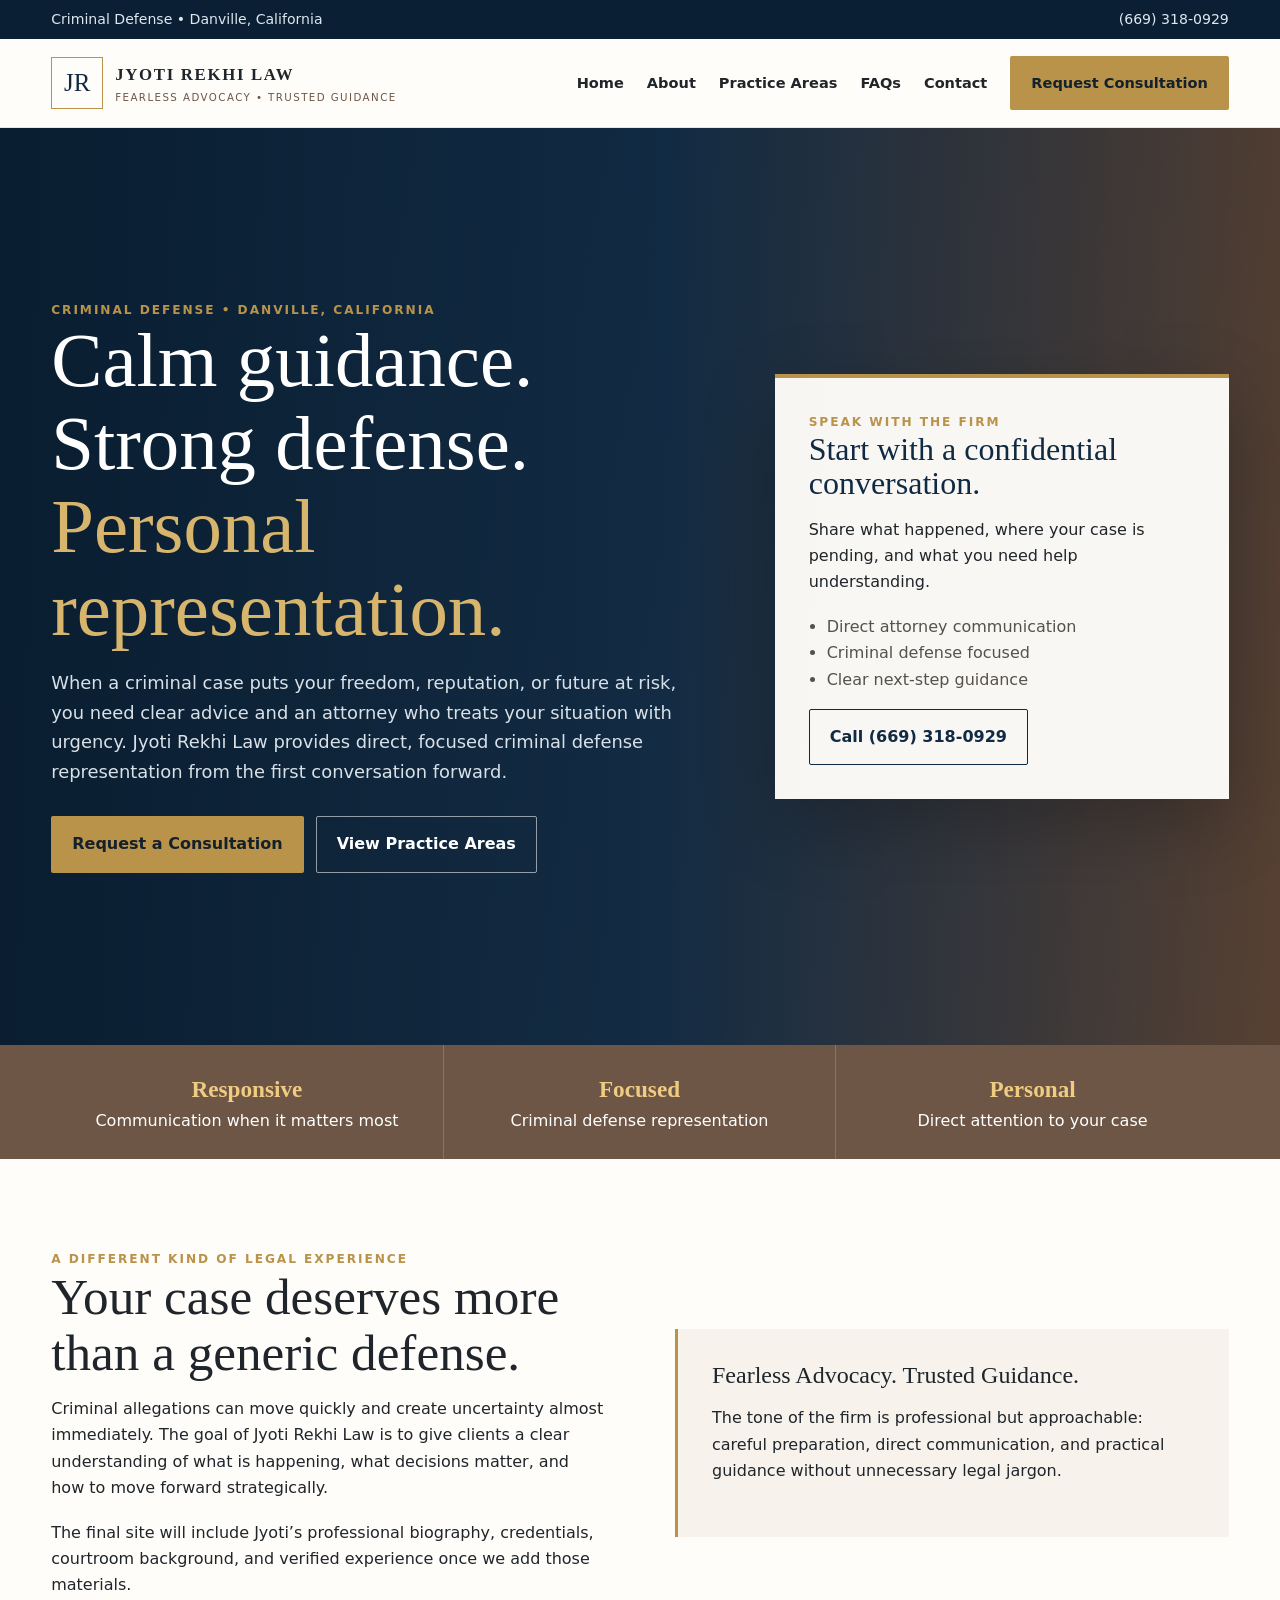
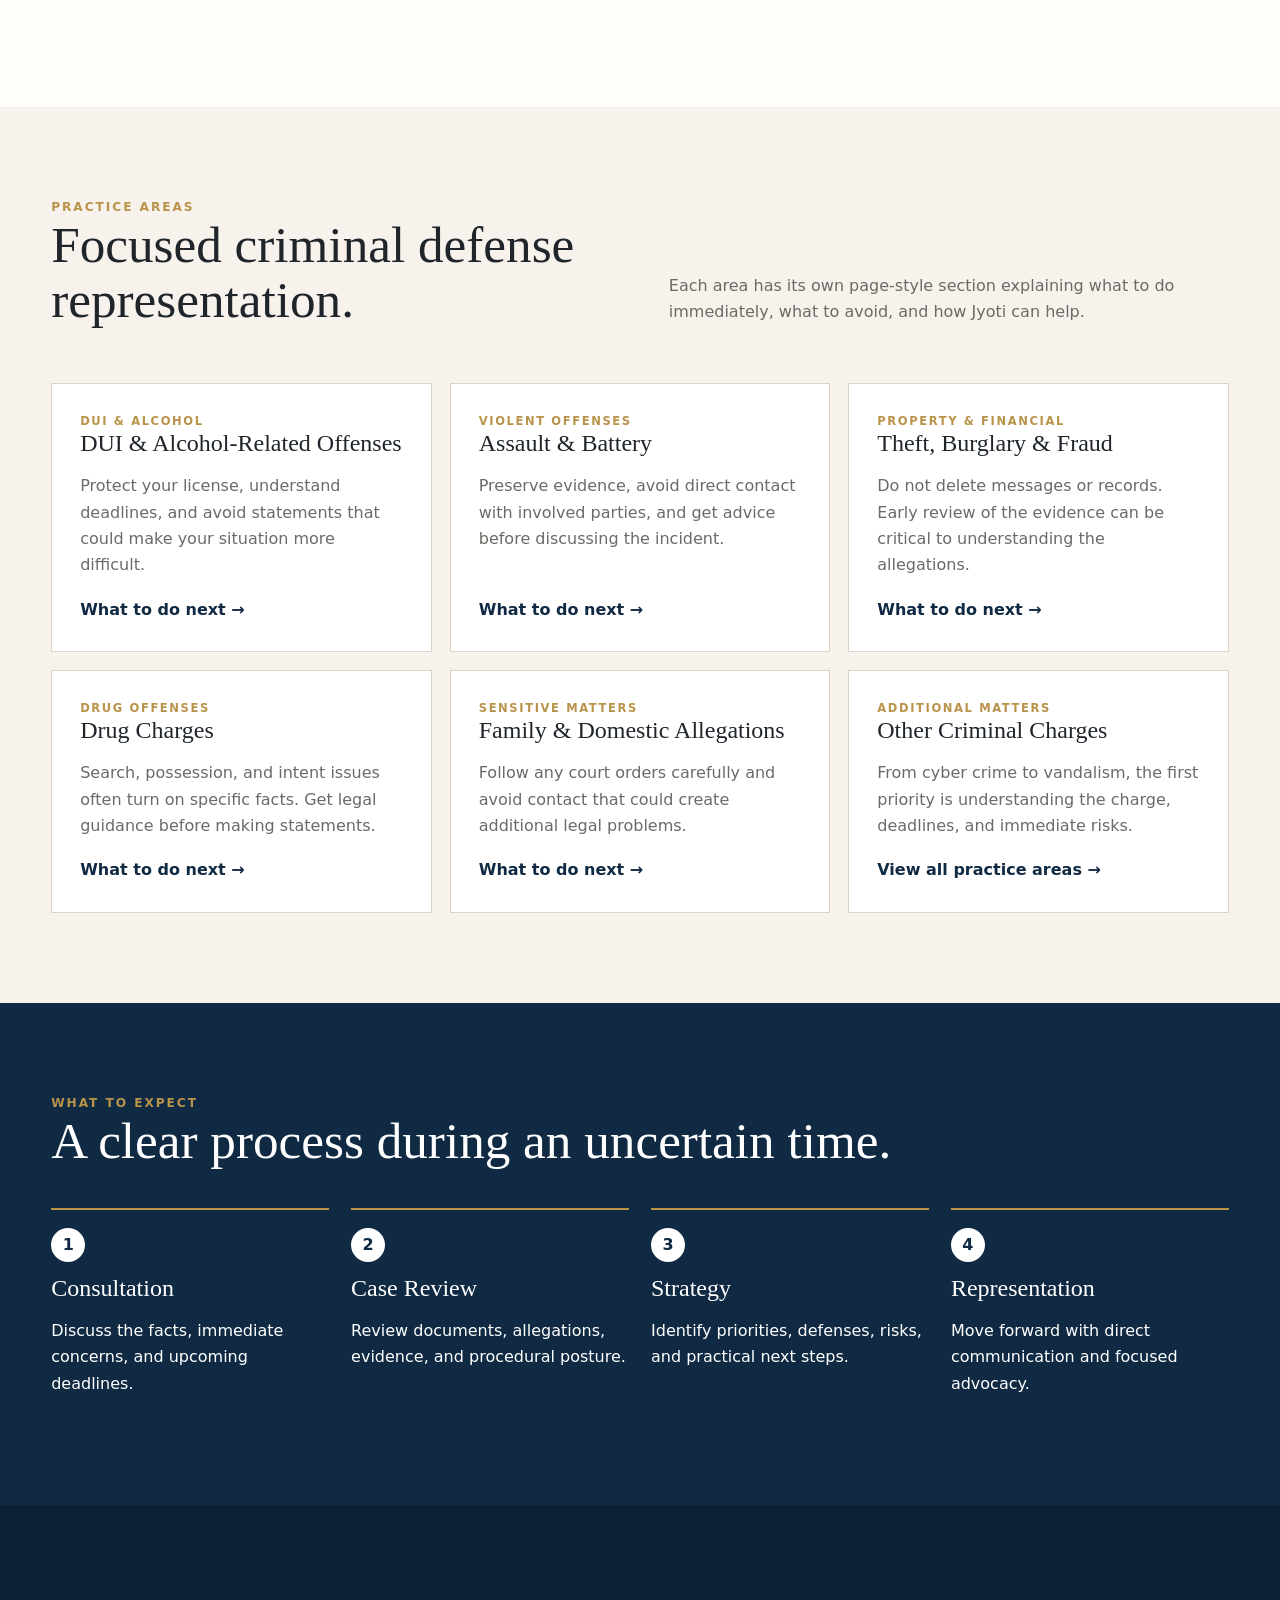
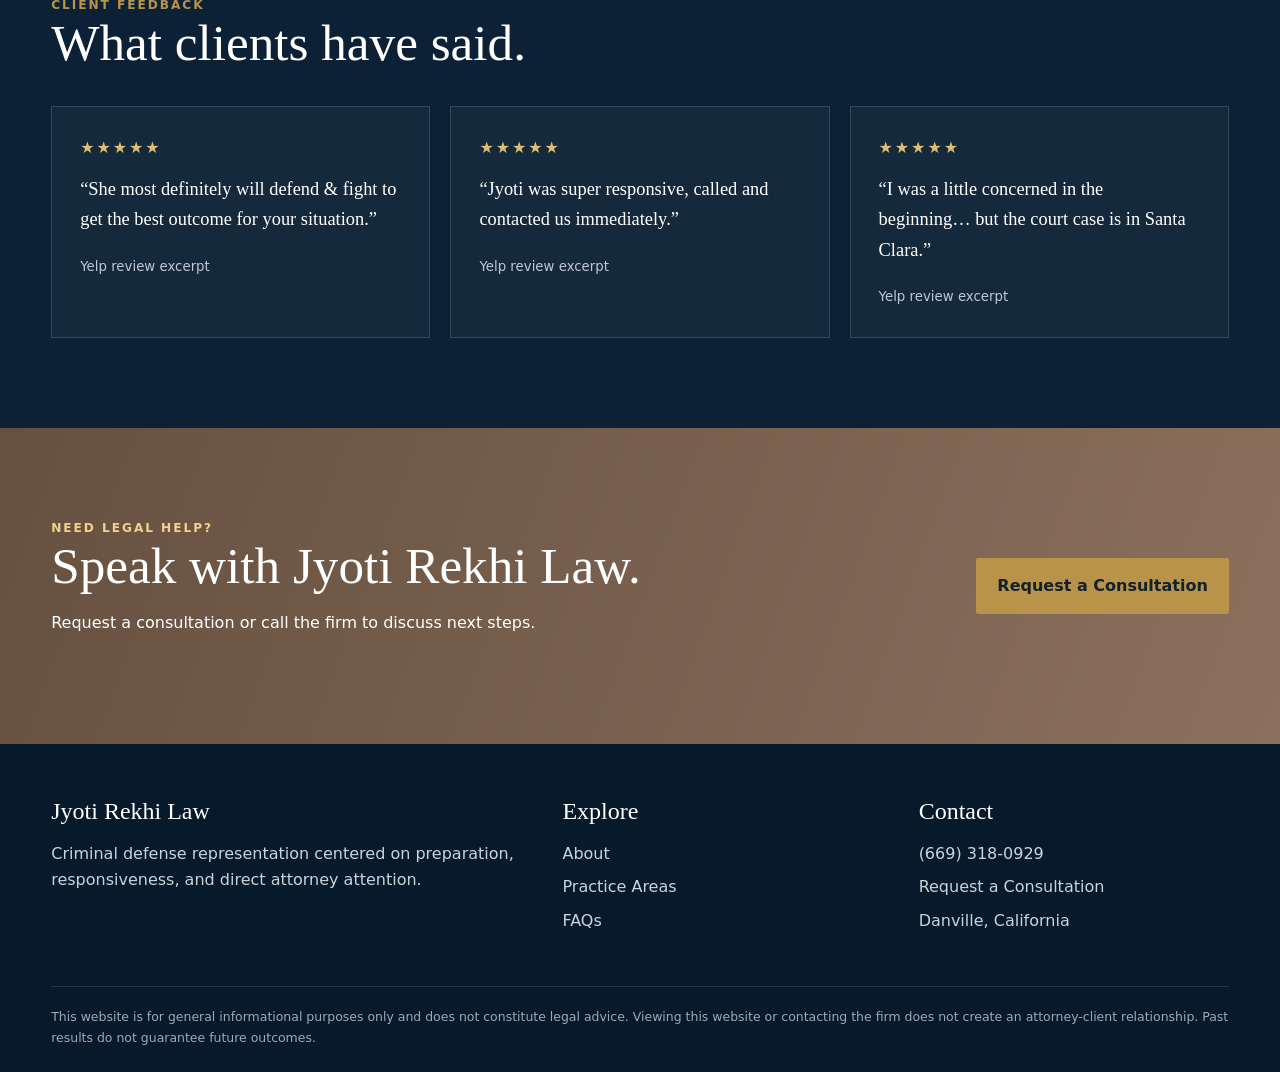
==== index.html @ dc647252 "Add files via upload" ====
<!doctype html><html><head><meta charset="utf-8"><meta name="viewport" content="width=device-width,initial-scale=1">
<title>Home | Jyoti Rekhi Law</title><link rel="stylesheet" href="styles.css"></head><body>
<div class="topbar"><div class="wrap"><span>Criminal Defense • Danville, California</span><span><a href="tel:+16693180929">(669) 318-0929</a></span></div></div>
<header><div class="wrap nav">
  <a class="brand" href="index.html">
    <div class="mark">JR</div>
    <div><strong>JYOTI REKHI LAW</strong><span>Fearless Advocacy • Trusted Guidance</span></div>
  </a>
  <nav class="links">
    <a href="index.html">Home</a>
    <a href="about.html">About</a>
    <a href="practice-areas.html">Practice Areas</a>
    <a href="faq.html">FAQs</a>
    <a href="contact.html">Contact</a>
    <a class="btn primary" href="contact.html">Request Consultation</a>
  </nav>
  <button class="menu" aria-label="Open menu">☰</button>
</div></header>

<main>
<section class="hero"><div class="wrap hero-grid">
  <div class="hero-copy">
    <div class="eyebrow">Criminal Defense • Danville, California</div>
    <h1>Calm guidance. Strong defense. <span>Personal representation.</span></h1>
    <p>When a criminal case puts your freedom, reputation, or future at risk, you need clear advice and an attorney who treats your situation with urgency. Jyoti Rekhi Law provides direct, focused criminal defense representation from the first conversation forward.</p>
    <div class="hero-cta"><a class="btn primary" href="contact.html">Request a Consultation</a><a class="btn light" href="practice-areas.html">View Practice Areas</a></div>
  </div>
  <aside class="consult-card">
    <div class="eyebrow">Speak With The Firm</div>
    <h3>Start with a confidential conversation.</h3>
    <p>Share what happened, where your case is pending, and what you need help understanding.</p>
    <ul><li>Direct attorney communication</li><li>Criminal defense focused</li><li>Clear next-step guidance</li></ul>
    <a class="btn outline" href="tel:+16693180929">Call (669) 318-0929</a>
  </aside>
</div></section>

<div class="trust"><div class="wrap trust-grid">
  <div class="trust-item"><b>Responsive</b><span>Communication when it matters most</span></div>
  <div class="trust-item"><b>Focused</b><span>Criminal defense representation</span></div>
  <div class="trust-item"><b>Personal</b><span>Direct attention to your case</span></div>
</div></div>

<section><div class="wrap two-col">
  <div>
    <div class="eyebrow">A Different Kind of Legal Experience</div><h2>Your case deserves more than a generic defense.</h2>
    <p>Criminal allegations can move quickly and create uncertainty almost immediately. The goal of Jyoti Rekhi Law is to give clients a clear understanding of what is happening, what decisions matter, and how to move forward strategically.</p>
    <p>The final site will include Jyoti’s professional biography, credentials, courtroom background, and verified experience once we add those materials.</p>
  </div>
  <div class="statement"><h3>Fearless Advocacy. Trusted Guidance.</h3><p>The tone of the firm is professional but approachable: careful preparation, direct communication, and practical guidance without unnecessary legal jargon.</p></div>
</div></section>

<section class="practice-section"><div class="wrap">
  <div class="section-head"><div><div class="eyebrow">Practice Areas</div><h2>Focused criminal defense representation.</h2></div><p>Each area has its own page-style section explaining what to do immediately, what to avoid, and how Jyoti can help.</p></div>
  <div class="practice-grid">
    <a class="practice-card" href="practice-areas.html#dui"><div><div class="label">DUI & Alcohol</div><h3>DUI & Alcohol-Related Offenses</h3><p>Protect your license, understand deadlines, and avoid statements that could make your situation more difficult.</p></div><span class="learn">What to do next →</span></a>
    <a class="practice-card" href="practice-areas.html#assault"><div><div class="label">Violent Offenses</div><h3>Assault & Battery</h3><p>Preserve evidence, avoid direct contact with involved parties, and get advice before discussing the incident.</p></div><span class="learn">What to do next →</span></a>
    <a class="practice-card" href="practice-areas.html#theft"><div><div class="label">Property & Financial</div><h3>Theft, Burglary & Fraud</h3><p>Do not delete messages or records. Early review of the evidence can be critical to understanding the allegations.</p></div><span class="learn">What to do next →</span></a>
    <a class="practice-card" href="practice-areas.html#drugs"><div><div class="label">Drug Offenses</div><h3>Drug Charges</h3><p>Search, possession, and intent issues often turn on specific facts. Get legal guidance before making statements.</p></div><span class="learn">What to do next →</span></a>
    <a class="practice-card" href="practice-areas.html#family"><div><div class="label">Sensitive Matters</div><h3>Family & Domestic Allegations</h3><p>Follow any court orders carefully and avoid contact that could create additional legal problems.</p></div><span class="learn">What to do next →</span></a>
    <a class="practice-card" href="practice-areas.html#other"><div><div class="label">Additional Matters</div><h3>Other Criminal Charges</h3><p>From cyber crime to vandalism, the first priority is understanding the charge, deadlines, and immediate risks.</p></div><span class="learn">View all practice areas →</span></a>
  </div>
</div></section>

<section class="band"><div class="wrap"><div class="eyebrow">What To Expect</div><h2>A clear process during an uncertain time.</h2>
  <div class="steps">
    <div class="step"><b>1</b><h3>Consultation</h3><p>Discuss the facts, immediate concerns, and upcoming deadlines.</p></div>
    <div class="step"><b>2</b><h3>Case Review</h3><p>Review documents, allegations, evidence, and procedural posture.</p></div>
    <div class="step"><b>3</b><h3>Strategy</h3><p>Identify priorities, defenses, risks, and practical next steps.</p></div>
    <div class="step"><b>4</b><h3>Representation</h3><p>Move forward with direct communication and focused advocacy.</p></div>
  </div>
</div></section>

<section class="testimonials"><div class="wrap"><div class="eyebrow">Client Feedback</div><h2>What clients have said.</h2>
  <div class="quotes">
    <div class="quote"><div class="stars">★★★★★</div><p>“She most definitely will defend & fight to get the best outcome for your situation.”</p><small>Yelp review excerpt</small></div>
    <div class="quote"><div class="stars">★★★★★</div><p>“Jyoti was super responsive, called and contacted us immediately.”</p><small>Yelp review excerpt</small></div>
    <div class="quote"><div class="stars">★★★★★</div><p>“I was a little concerned in the beginning… but the court case is in Santa Clara.”</p><small>Yelp review excerpt</small></div>
  </div>
</div></section>

<section class="cta"><div class="wrap"><div><div class="eyebrow" style="color:#efd28d">Need Legal Help?</div><h2>Speak with Jyoti Rekhi Law.</h2><p>Request a consultation or call the firm to discuss next steps.</p></div><a class="btn primary" href="contact.html">Request a Consultation</a></div></section>
</main>

<footer><div class="wrap">
  <div class="footer-grid">
    <div><h3>Jyoti Rekhi Law</h3><p>Criminal defense representation centered on preparation, responsiveness, and direct attorney attention.</p></div>
    <div><h3>Explore</h3><a href="about.html">About</a><a href="practice-areas.html">Practice Areas</a><a href="faq.html">FAQs</a></div>
    <div><h3>Contact</h3><a href="tel:+16693180929">(669) 318-0929</a><a href="contact.html">Request a Consultation</a><p>Danville, California</p></div>
  </div>
  <div class="disclaimer">This website is for general informational purposes only and does not constitute legal advice. Viewing this website or contacting the firm does not create an attorney-client relationship. Past results do not guarantee future outcomes.</div>
</div></footer><script src="script.js"></script>
</body></html>
---- styles.css ----
:root{
  --navy:#102a43;
  --navy2:#173b5d;
  --brown:#6e5646;
  --brown2:#8a705e;
  --gold:#b9934a;
  --gold2:#d0b06c;
  --cream:#f7f3ec;
  --paper:#fffdf9;
  --ink:#1f252b;
  --muted:#6c6a66;
  --line:#ddd4c8;
  --soft:#ece5dc;
}
*{box-sizing:border-box}
html{scroll-behavior:smooth}
body{
  margin:0;
  font-family:Inter,ui-sans-serif,system-ui,-apple-system,BlinkMacSystemFont,"Segoe UI",sans-serif;
  color:var(--ink);background:var(--paper);line-height:1.65;
}
a{text-decoration:none;color:inherit}
img{max-width:100%;display:block}
.wrap{width:min(1180px,92%);margin:auto}
.eyebrow{font-size:.76rem;letter-spacing:.16em;text-transform:uppercase;font-weight:800;color:var(--gold)}
h1,h2,h3,h4{font-family:Georgia,"Times New Roman",serif;font-weight:500;line-height:1.08;margin:0 0 16px}
h1{font-size:clamp(3rem,6vw,5.3rem)}
h2{font-size:clamp(2.1rem,4vw,3.35rem)}
h3{font-size:1.5rem}
p{margin:0 0 18px}
.btn{
  display:inline-flex;align-items:center;justify-content:center;
  padding:14px 20px;border-radius:2px;font-weight:800;
  border:1px solid transparent;transition:.2s ease;
}
.btn.primary{background:var(--gold);color:#13212d}
.btn.primary:hover{transform:translateY(-1px);background:var(--gold2)}
.btn.outline{border-color:var(--navy);color:var(--navy)}
.btn.light{border-color:rgba(255,255,255,.55);color:white}
.topbar{background:#0a1f33;color:#dfe7ef;font-size:.88rem;padding:8px 0}
.topbar .wrap{display:flex;justify-content:space-between;gap:20px}
header{
  position:sticky;top:0;z-index:20;background:rgba(255,253,249,.96);
  border-bottom:1px solid #ece5db;backdrop-filter:blur(12px)
}
.nav{height:88px;display:flex;align-items:center;justify-content:space-between;gap:26px}
.brand{display:flex;align-items:center;gap:12px}
.mark{
  width:52px;height:52px;border:1px solid var(--gold);display:grid;place-items:center;
  font-family:Georgia,serif;font-size:1.55rem;color:var(--navy)
}
.brand strong{display:block;font-family:Georgia,serif;letter-spacing:.1em;font-size:1.05rem}
.brand span{display:block;font-size:.64rem;letter-spacing:.14em;text-transform:uppercase;color:var(--brown)}
.links{display:flex;align-items:center;gap:23px;font-size:.91rem;font-weight:700}
.links a:hover{color:var(--gold)}
.menu{display:none;border:0;background:none;font-size:1.7rem}
.hero{
  min-height:690px;display:grid;align-items:center;color:white;
  background:
  linear-gradient(90deg,rgba(9,29,48,.98) 0%,rgba(16,42,67,.95) 52%,rgba(82,60,46,.82) 100%),
  linear-gradient(145deg,#102a43,#6e5646);
}
.hero-grid{display:grid;grid-template-columns:1.18fr .82fr;gap:70px;align-items:center;padding:82px 0}
.hero h1 span{color:#d8b56d}
.hero-copy p{font-size:1.12rem;color:#d9e1e8;max-width:650px}
.hero-cta{display:flex;gap:12px;flex-wrap:wrap;margin-top:30px}
.consult-card{
  background:rgba(255,253,249,.97);color:var(--ink);padding:34px;border-top:4px solid var(--gold);
  box-shadow:0 24px 70px rgba(0,0,0,.24)
}
.consult-card h3{color:var(--navy);font-size:2rem}
.consult-card ul{padding-left:18px;color:#55514d}
.trust{background:var(--brown);color:white}
.trust-grid{display:grid;grid-template-columns:repeat(3,1fr)}
.trust-item{padding:25px;text-align:center;border-right:1px solid rgba(255,255,255,.18)}
.trust-item:last-child{border-right:0}
.trust-item b{display:block;font-family:Georgia,serif;color:#f0cc83;font-size:1.45rem}
section{padding:90px 0}
.section-head{display:flex;justify-content:space-between;gap:50px;align-items:end;margin-bottom:40px}
.section-head p{max-width:560px;color:var(--muted)}
.two-col{display:grid;grid-template-columns:1fr 1fr;gap:70px;align-items:center}
.statement{
  background:var(--cream);border-left:3px solid var(--gold);padding:34px
}
.practice-section{background:var(--cream)}
.practice-grid{display:grid;grid-template-columns:repeat(3,1fr);gap:18px}
.practice-card{
  background:white;border:1px solid var(--line);padding:28px;min-height:235px;
  display:flex;flex-direction:column;justify-content:space-between;transition:.2s
}
.practice-card:hover{transform:translateY(-4px);box-shadow:0 16px 34px rgba(51,37,24,.09)}
.practice-card .label{font-size:.72rem;letter-spacing:.14em;text-transform:uppercase;color:var(--gold);font-weight:800}
.practice-card p{color:var(--muted)}
.practice-card .learn{color:var(--navy);font-weight:800}
.band{background:var(--navy);color:white}
.steps{display:grid;grid-template-columns:repeat(4,1fr);gap:22px;margin-top:40px}
.step{border-top:2px solid var(--gold);padding-top:18px}
.step b{display:inline-grid;place-items:center;width:34px;height:34px;border-radius:50%;background:white;color:var(--navy);margin-bottom:14px}
.testimonials{background:#0c2135;color:white}
.quotes{display:grid;grid-template-columns:repeat(3,1fr);gap:20px;margin-top:36px}
.quote{padding:28px;border:1px solid rgba(255,255,255,.14);background:rgba(255,255,255,.035)}
.quote .stars{color:#e1bc72;letter-spacing:.12em;margin-bottom:12px}
.quote p{font-family:Georgia,serif;font-size:1.15rem}
.quote small{color:#bdc9d4}
.cta{background:linear-gradient(110deg,#66503f,#8b705d);color:white}
.cta .wrap{display:flex;justify-content:space-between;gap:40px;align-items:center}
footer{background:#071a2c;color:#c9d3dc;padding:55px 0 24px}
.footer-grid{display:grid;grid-template-columns:1.2fr .8fr .8fr;gap:46px}
footer h3{color:white}
footer a{display:block;margin:7px 0}
.disclaimer{border-top:1px solid rgba(255,255,255,.12);margin-top:34px;padding-top:20px;font-size:.78rem;color:#9daab6}
.page-hero{padding:88px 0;background:linear-gradient(110deg,#102a43,#6e5646);color:white}
.content{display:grid;grid-template-columns:1fr 320px;gap:56px}
.sidebar{background:var(--cream);padding:24px;border-top:3px solid var(--gold);height:max-content}
.area-detail{padding:30px 0;border-bottom:1px solid var(--line)}
.area-detail h2{font-size:2rem}
.tip{
  margin-top:16px;background:#f3eee8;border-left:3px solid var(--gold);
  padding:18px 20px
}
.tip strong{color:var(--navy)}
.form{display:grid;gap:14px}
.form input,.form select,.form textarea{width:100%;padding:14px;border:1px solid #cfc6bb;background:white;font:inherit}
.form textarea{min-height:160px}
.note{font-size:.84rem;color:var(--muted)}
@media(max-width:920px){
  .links{display:none;position:absolute;top:88px;left:0;right:0;background:white;padding:24px;flex-direction:column;border-bottom:1px solid #ddd}
  .links.open{display:flex}.menu{display:block}
  .hero-grid,.two-col,.content{grid-template-columns:1fr}
  .practice-grid,.quotes{grid-template-columns:1fr 1fr}
  .steps{grid-template-columns:1fr 1fr}
}
@media(max-width:640px){
  .brand span{display:none}
  .topbar .wrap{flex-direction:column;gap:2px}
  .trust-grid,.practice-grid,.quotes,.steps{grid-template-columns:1fr}
  .trust-item{border-right:0;border-bottom:1px solid rgba(255,255,255,.18)}
  .section-head,.cta .wrap{display:block}
  .cta .btn{margin-top:14px}
}
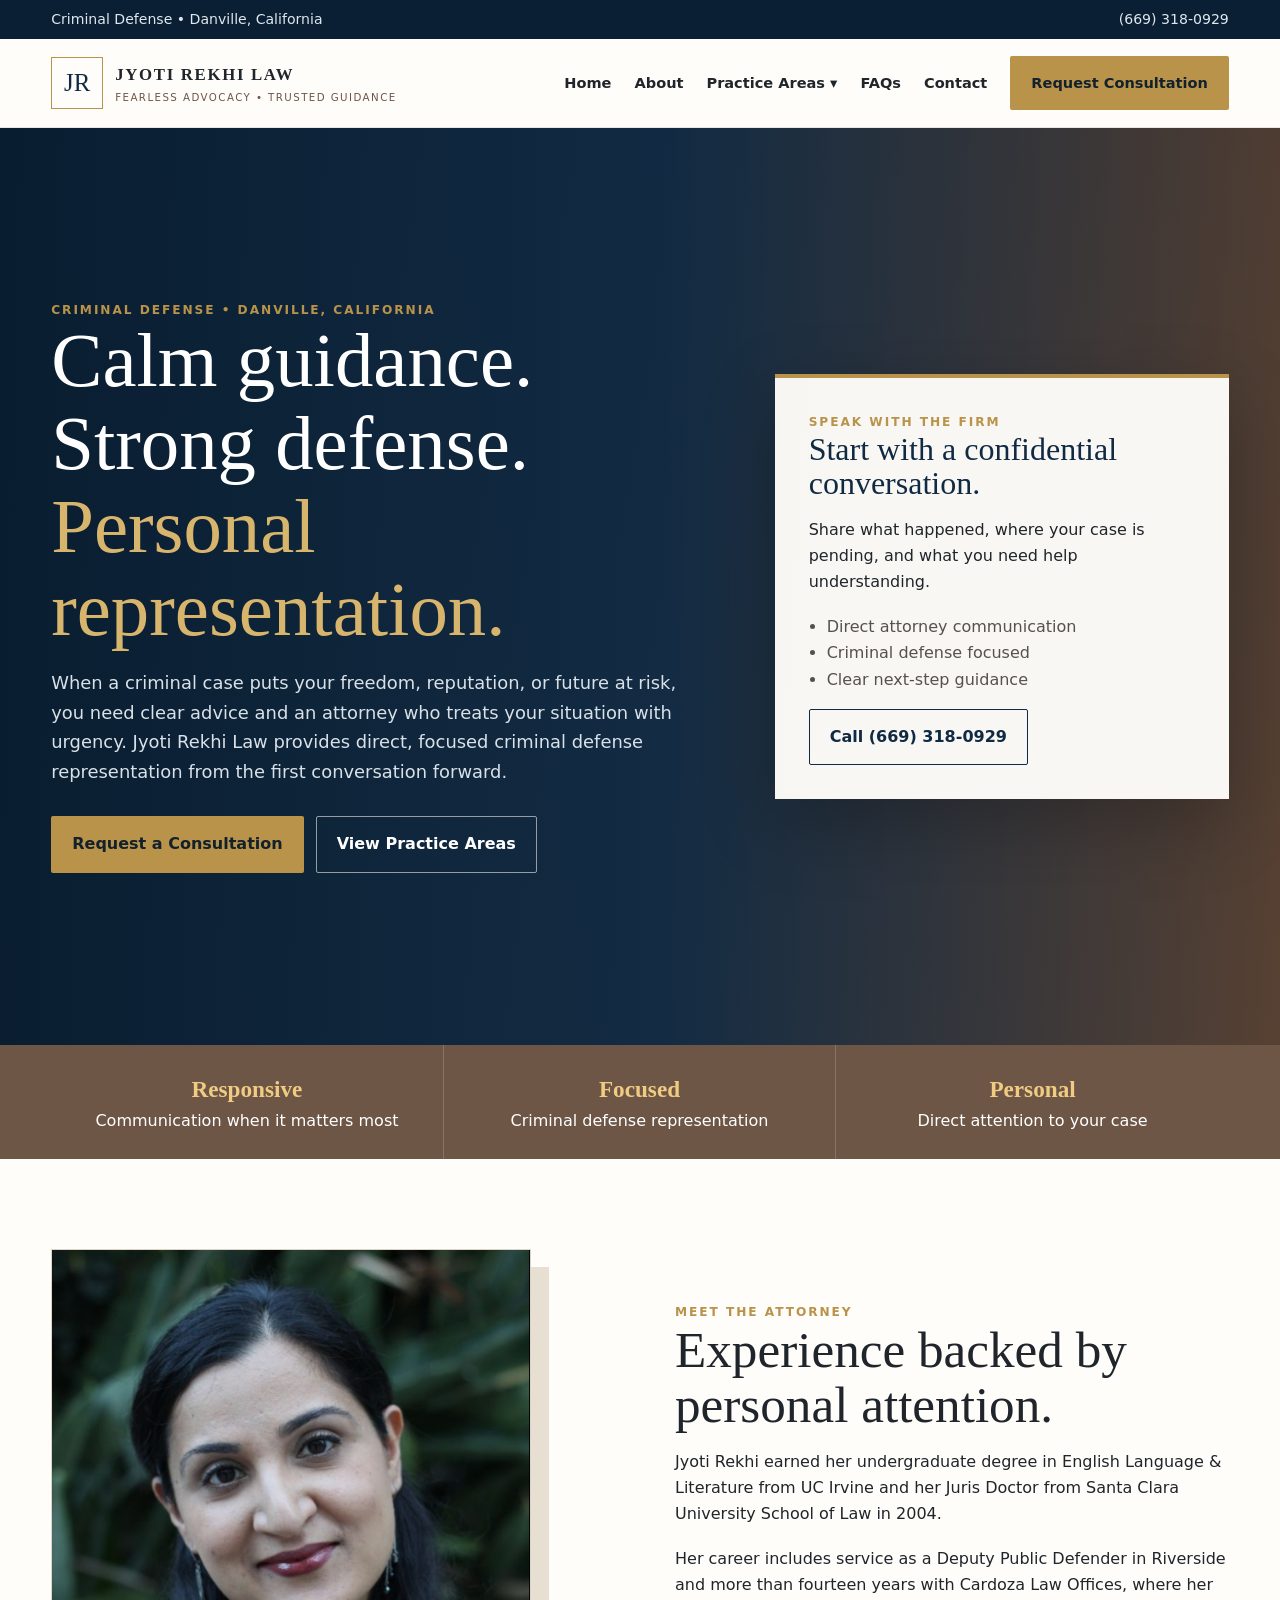
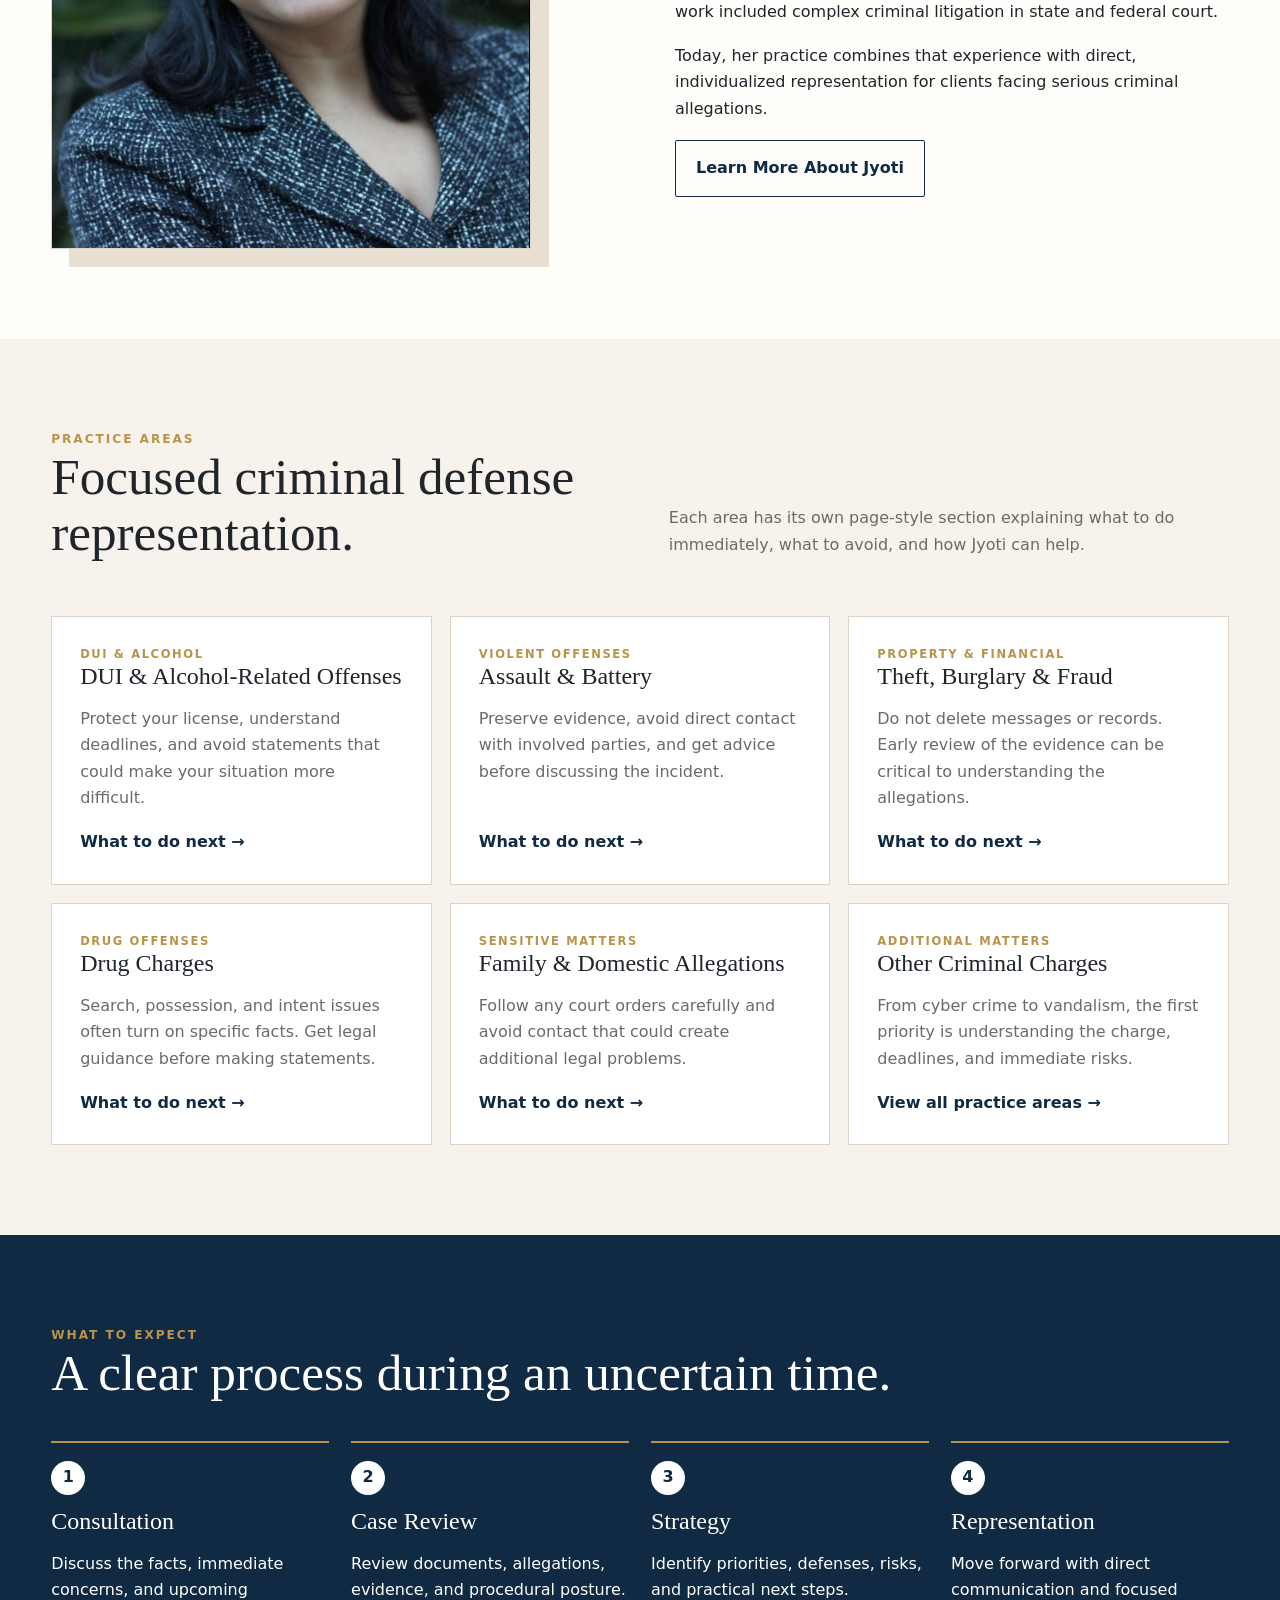
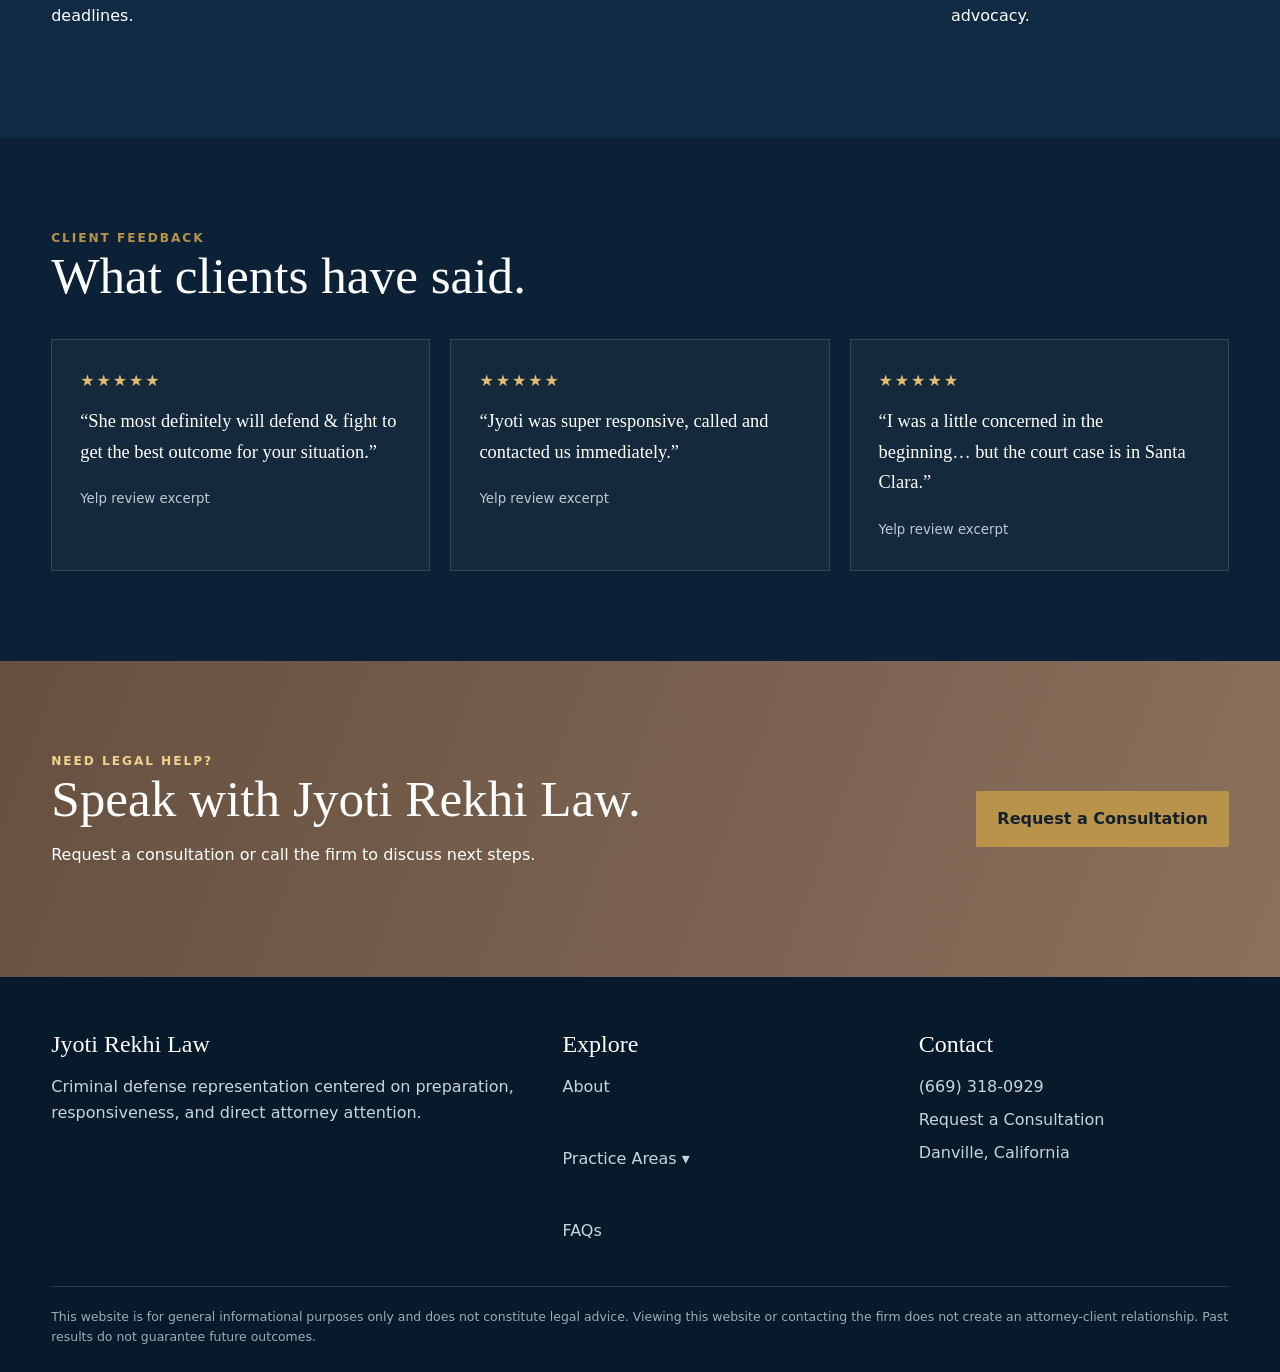
==== commit d9dce591: "Add files via upload" ====
--- a/index.html
+++ b/index.html
@@ -9,7 +9,33 @@
   <nav class="links">
     <a href="index.html">Home</a>
     <a href="about.html">About</a>
-    <a href="practice-areas.html">Practice Areas</a>
+    <div class="has-dropdown"><a href="practice-areas.html">Practice Areas ▾</a>
+        <div class="dropdown">
+          <a href="practice-areas.html#alcohol">Alcohol-related offenses</a>
+          <a href="practice-areas.html#assault">Assault and battery</a>
+          <a href="practice-areas.html#child-abuse">Child abuse</a>
+          <a href="practice-areas.html#disorderly">Disorderly conduct</a>
+          <a href="practice-areas.html#extortion">Extortion</a>
+          <a href="practice-areas.html#fraud">Fraud</a>
+          <a href="practice-areas.html#identity-theft">Identity theft</a>
+          <a href="practice-areas.html#money-laundering">Money laundering</a>
+          <a href="practice-areas.html#murder">Murder and manslaughter</a>
+          <a href="practice-areas.html#rape">Rape</a>
+          <a href="practice-areas.html#sexual-assault">Sexual assault</a>
+          <a href="practice-areas.html#stalking">Stalking</a>
+          <a href="practice-areas.html#arson">Arson</a>
+          <a href="practice-areas.html#burglary">Burglary</a>
+          <a href="practice-areas.html#cyber-crime">Cyber crime</a>
+          <a href="practice-areas.html#drug-offenses">Drug offenses</a>
+          <a href="practice-areas.html#forgery">Forgery</a>
+          <a href="practice-areas.html#hate-crimes">Hate crimes</a>
+          <a href="practice-areas.html#larceny">Larceny and theft</a>
+          <a href="practice-areas.html#motor-vehicle">Motor vehicle theft</a>
+          <a href="practice-areas.html#family">Offenses against family</a>
+          <a href="practice-areas.html#robbery">Robbery</a>
+          <a href="practice-areas.html#solicitation">Solicitation</a>
+          <a href="practice-areas.html#vandalism">Vandalism</a>
+        </div></div>
     <a href="faq.html">FAQs</a>
     <a href="contact.html">Contact</a>
     <a class="btn primary" href="contact.html">Request Consultation</a>
@@ -41,12 +67,14 @@
 </div></div>
 
 <section><div class="wrap two-col">
+  <div><img class="attorney-photo" src="jyoti-rekhi.jpg" alt="Jyoti Rekhi"></div>
   <div>
-    <div class="eyebrow">A Different Kind of Legal Experience</div><h2>Your case deserves more than a generic defense.</h2>
-    <p>Criminal allegations can move quickly and create uncertainty almost immediately. The goal of Jyoti Rekhi Law is to give clients a clear understanding of what is happening, what decisions matter, and how to move forward strategically.</p>
-    <p>The final site will include Jyoti’s professional biography, credentials, courtroom background, and verified experience once we add those materials.</p>
+    <div class="eyebrow">Meet The Attorney</div><h2>Experience backed by personal attention.</h2>
+    <p>Jyoti Rekhi earned her undergraduate degree in English Language & Literature from UC Irvine and her Juris Doctor from Santa Clara University School of Law in 2004.</p>
+    <p>Her career includes service as a Deputy Public Defender in Riverside and more than fourteen years with Cardoza Law Offices, where her work included complex criminal litigation in state and federal court.</p>
+    <p>Today, her practice combines that experience with direct, individualized representation for clients facing serious criminal allegations.</p>
+    <a class="btn outline" href="about.html">Learn More About Jyoti</a>
   </div>
-  <div class="statement"><h3>Fearless Advocacy. Trusted Guidance.</h3><p>The tone of the firm is professional but approachable: careful preparation, direct communication, and practical guidance without unnecessary legal jargon.</p></div>
 </div></section>
 
 <section class="practice-section"><div class="wrap">
@@ -84,7 +112,33 @@
 <footer><div class="wrap">
   <div class="footer-grid">
     <div><h3>Jyoti Rekhi Law</h3><p>Criminal defense representation centered on preparation, responsiveness, and direct attorney attention.</p></div>
-    <div><h3>Explore</h3><a href="about.html">About</a><a href="practice-areas.html">Practice Areas</a><a href="faq.html">FAQs</a></div>
+    <div><h3>Explore</h3><a href="about.html">About</a><div class="has-dropdown"><a href="practice-areas.html">Practice Areas ▾</a>
+        <div class="dropdown">
+          <a href="practice-areas.html#alcohol">Alcohol-related offenses</a>
+          <a href="practice-areas.html#assault">Assault and battery</a>
+          <a href="practice-areas.html#child-abuse">Child abuse</a>
+          <a href="practice-areas.html#disorderly">Disorderly conduct</a>
+          <a href="practice-areas.html#extortion">Extortion</a>
+          <a href="practice-areas.html#fraud">Fraud</a>
+          <a href="practice-areas.html#identity-theft">Identity theft</a>
+          <a href="practice-areas.html#money-laundering">Money laundering</a>
+          <a href="practice-areas.html#murder">Murder and manslaughter</a>
+          <a href="practice-areas.html#rape">Rape</a>
+          <a href="practice-areas.html#sexual-assault">Sexual assault</a>
+          <a href="practice-areas.html#stalking">Stalking</a>
+          <a href="practice-areas.html#arson">Arson</a>
+          <a href="practice-areas.html#burglary">Burglary</a>
+          <a href="practice-areas.html#cyber-crime">Cyber crime</a>
+          <a href="practice-areas.html#drug-offenses">Drug offenses</a>
+          <a href="practice-areas.html#forgery">Forgery</a>
+          <a href="practice-areas.html#hate-crimes">Hate crimes</a>
+          <a href="practice-areas.html#larceny">Larceny and theft</a>
+          <a href="practice-areas.html#motor-vehicle">Motor vehicle theft</a>
+          <a href="practice-areas.html#family">Offenses against family</a>
+          <a href="practice-areas.html#robbery">Robbery</a>
+          <a href="practice-areas.html#solicitation">Solicitation</a>
+          <a href="practice-areas.html#vandalism">Vandalism</a>
+        </div></div><a href="faq.html">FAQs</a></div>
     <div><h3>Contact</h3><a href="tel:+16693180929">(669) 318-0929</a><a href="contact.html">Request a Consultation</a><p>Danville, California</p></div>
   </div>
   <div class="disclaimer">This website is for general informational purposes only and does not constitute legal advice. Viewing this website or contacting the firm does not create an attorney-client relationship. Past results do not guarantee future outcomes.</div>
--- a/styles.css
+++ b/styles.css
@@ -139,3 +139,31 @@
   .section-head,.cta .wrap{display:block}
   .cta .btn{margin-top:14px}
 }
+
+/* Attorney/profile + practice dropdown update */
+.attorney-photo{
+  width:100%;max-width:480px;aspect-ratio:4/5;object-fit:cover;object-position:center top;
+  border:1px solid var(--line);box-shadow:18px 18px 0 #e8dfd3;
+}
+.credential-row{display:grid;grid-template-columns:repeat(3,1fr);gap:14px;margin-top:26px}
+.credential{padding:18px;background:var(--cream);border-top:2px solid var(--gold)}
+.credential b{display:block;color:var(--navy);font-family:Georgia,serif;font-size:1.08rem}
+.has-dropdown{position:relative;padding:32px 0}
+.dropdown{
+  display:none;position:absolute;top:72px;left:50%;transform:translateX(-50%);
+  width:min(760px,90vw);background:white;border:1px solid var(--line);
+  box-shadow:0 18px 50px rgba(24,30,35,.16);padding:20px;z-index:40;
+  grid-template-columns:repeat(3,1fr);gap:4px 18px;
+}
+.has-dropdown:hover .dropdown,.has-dropdown:focus-within .dropdown{display:grid}
+.dropdown a{padding:9px 10px;font-size:.82rem;font-weight:650;color:var(--ink)}
+.dropdown a:hover{background:var(--cream);color:var(--navy)}
+.practice-index{display:grid;grid-template-columns:repeat(3,1fr);gap:12px;margin:32px 0 48px}
+.practice-index a{padding:14px 16px;background:var(--cream);border-left:2px solid var(--gold);font-weight:750;color:var(--navy)}
+.practice-index a:hover{background:#eee5d8}
+@media(max-width:920px){
+ .has-dropdown{padding:0}
+ .dropdown{display:none!important}
+ .credential-row,.practice-index{grid-template-columns:1fr 1fr}
+}
+@media(max-width:640px){.credential-row,.practice-index{grid-template-columns:1fr}}
